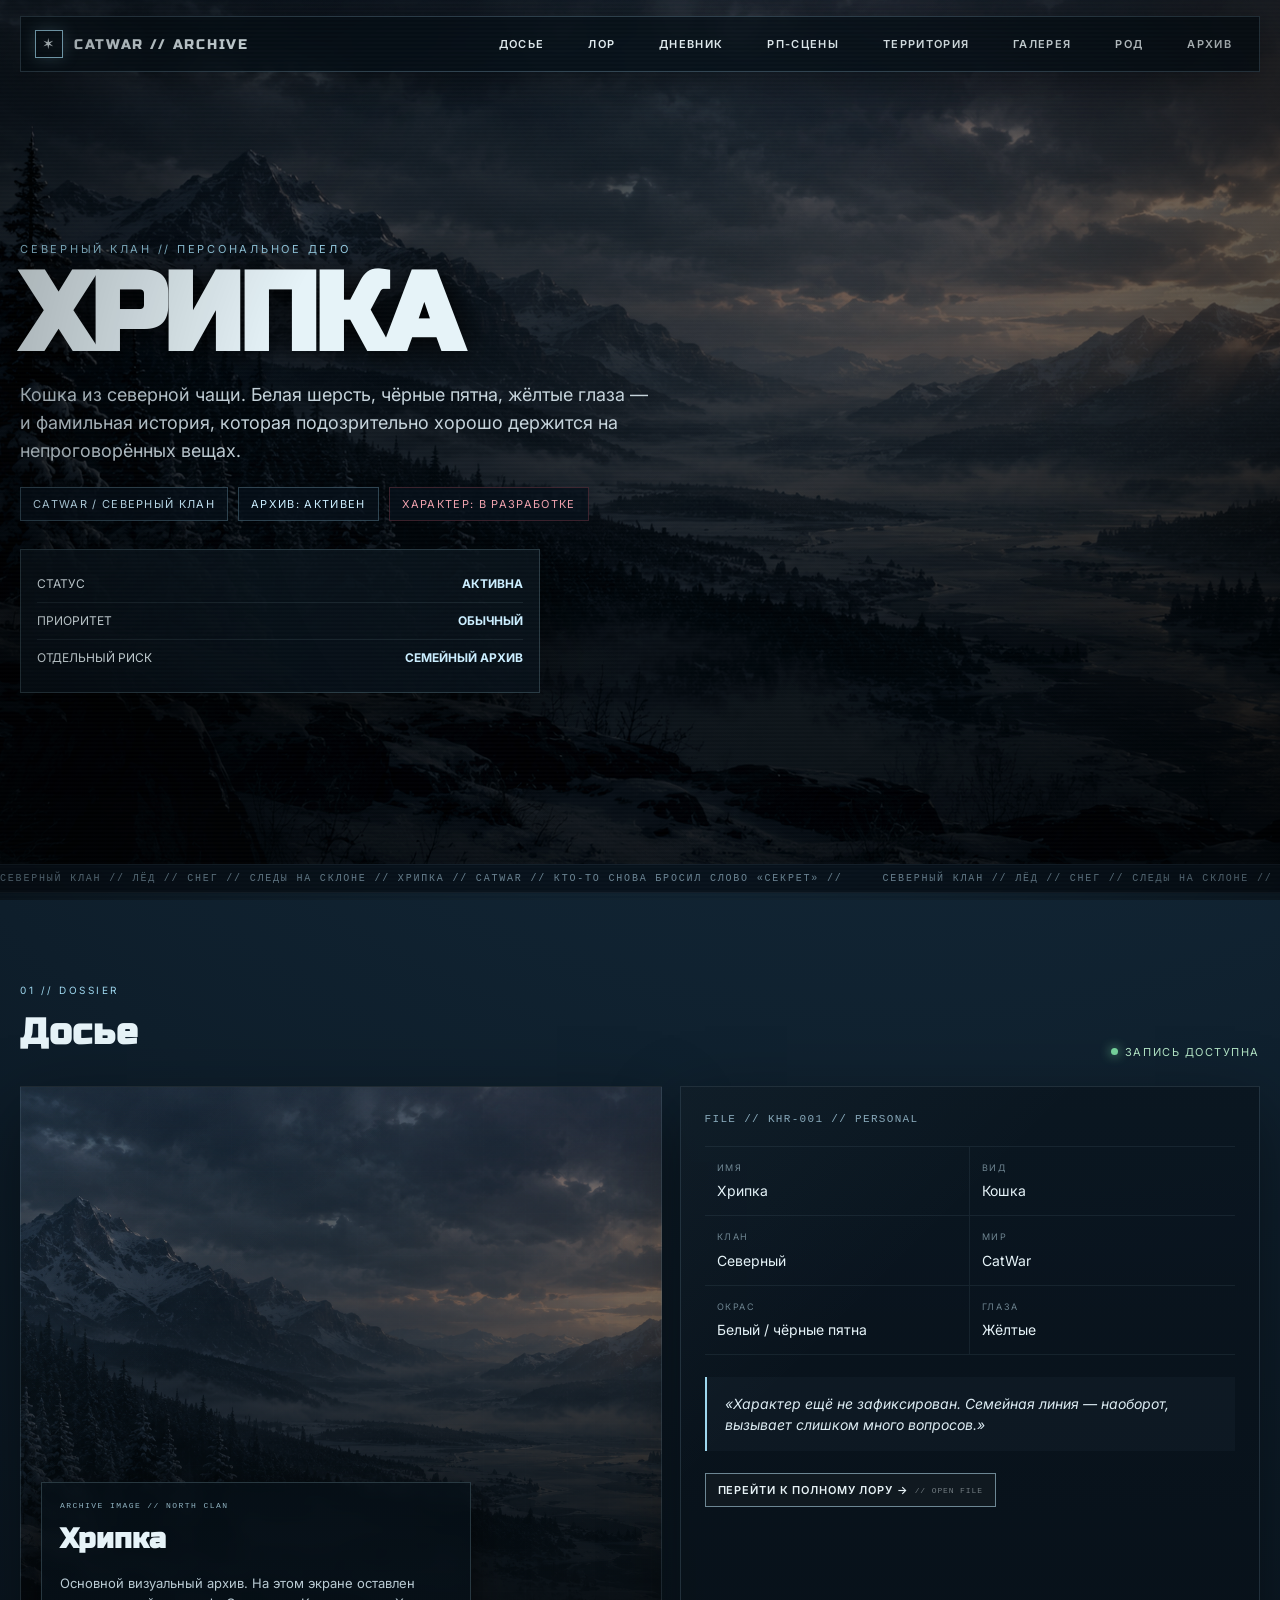
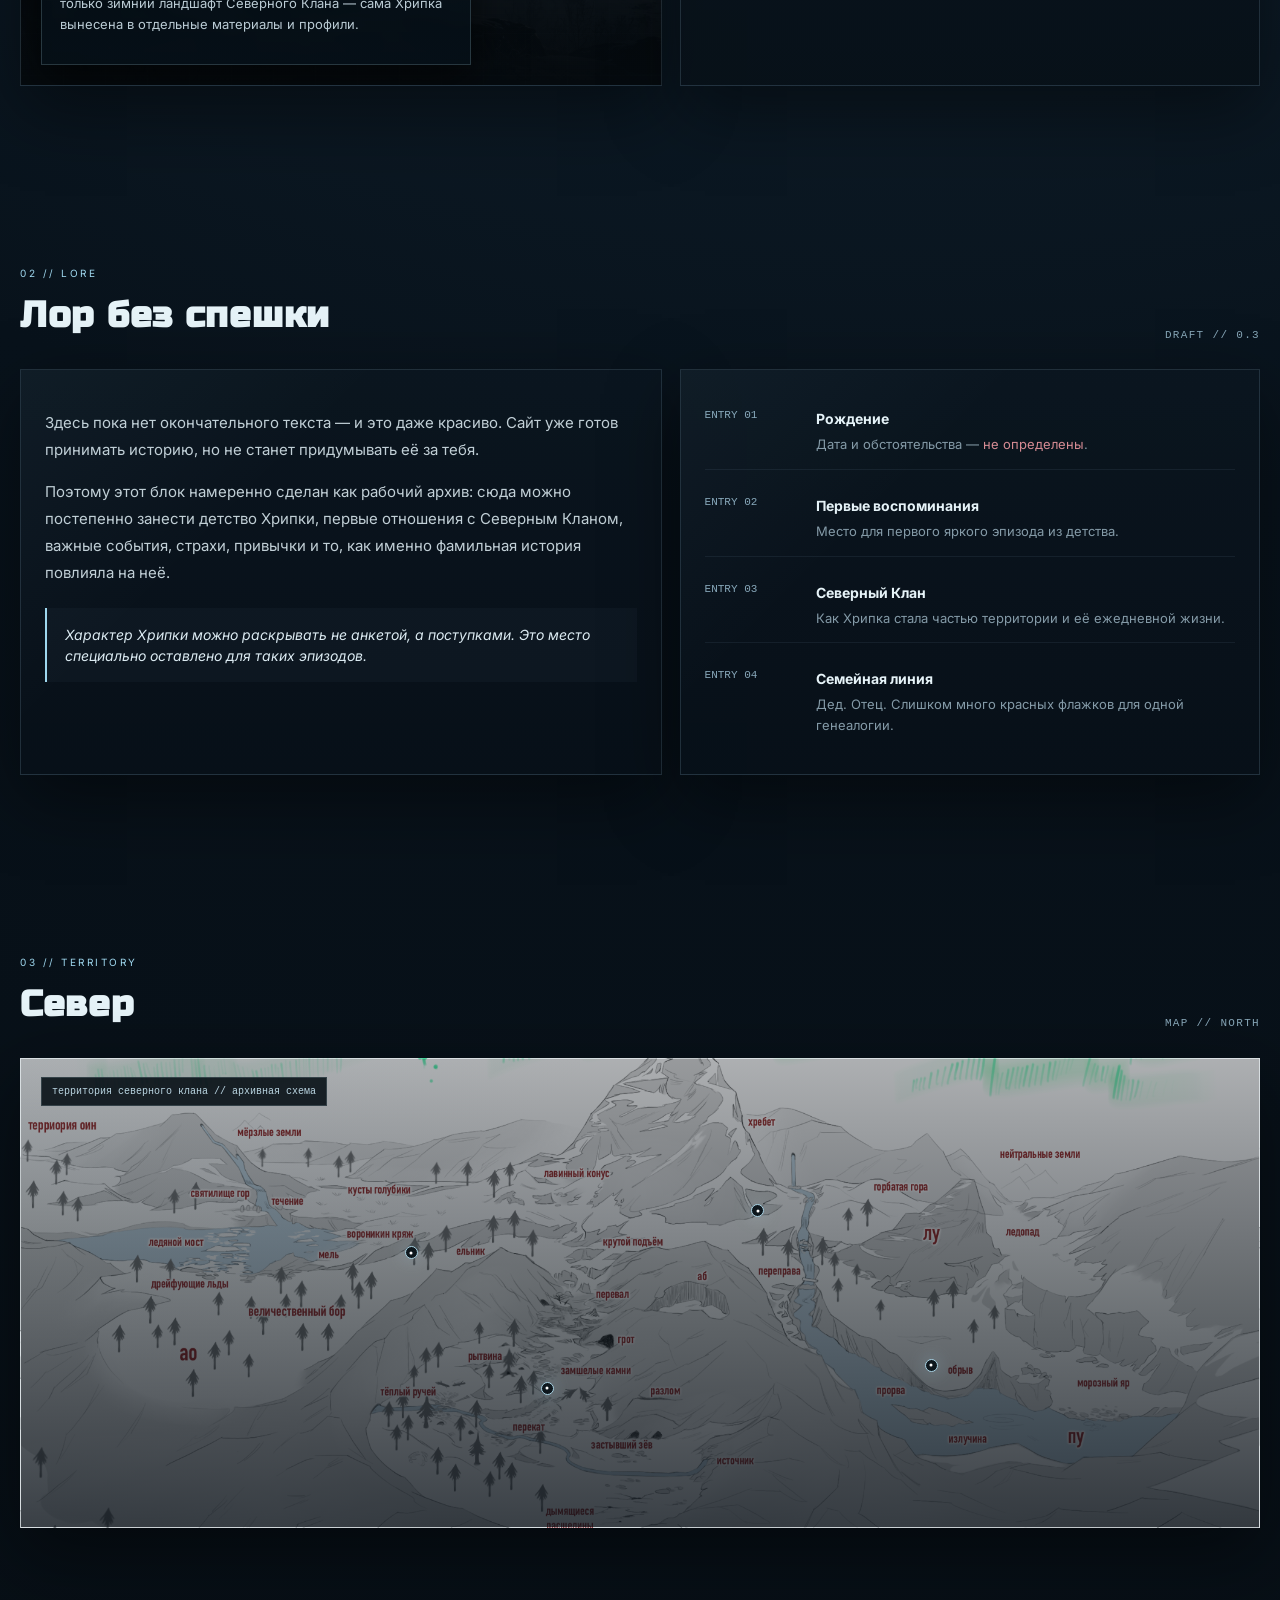
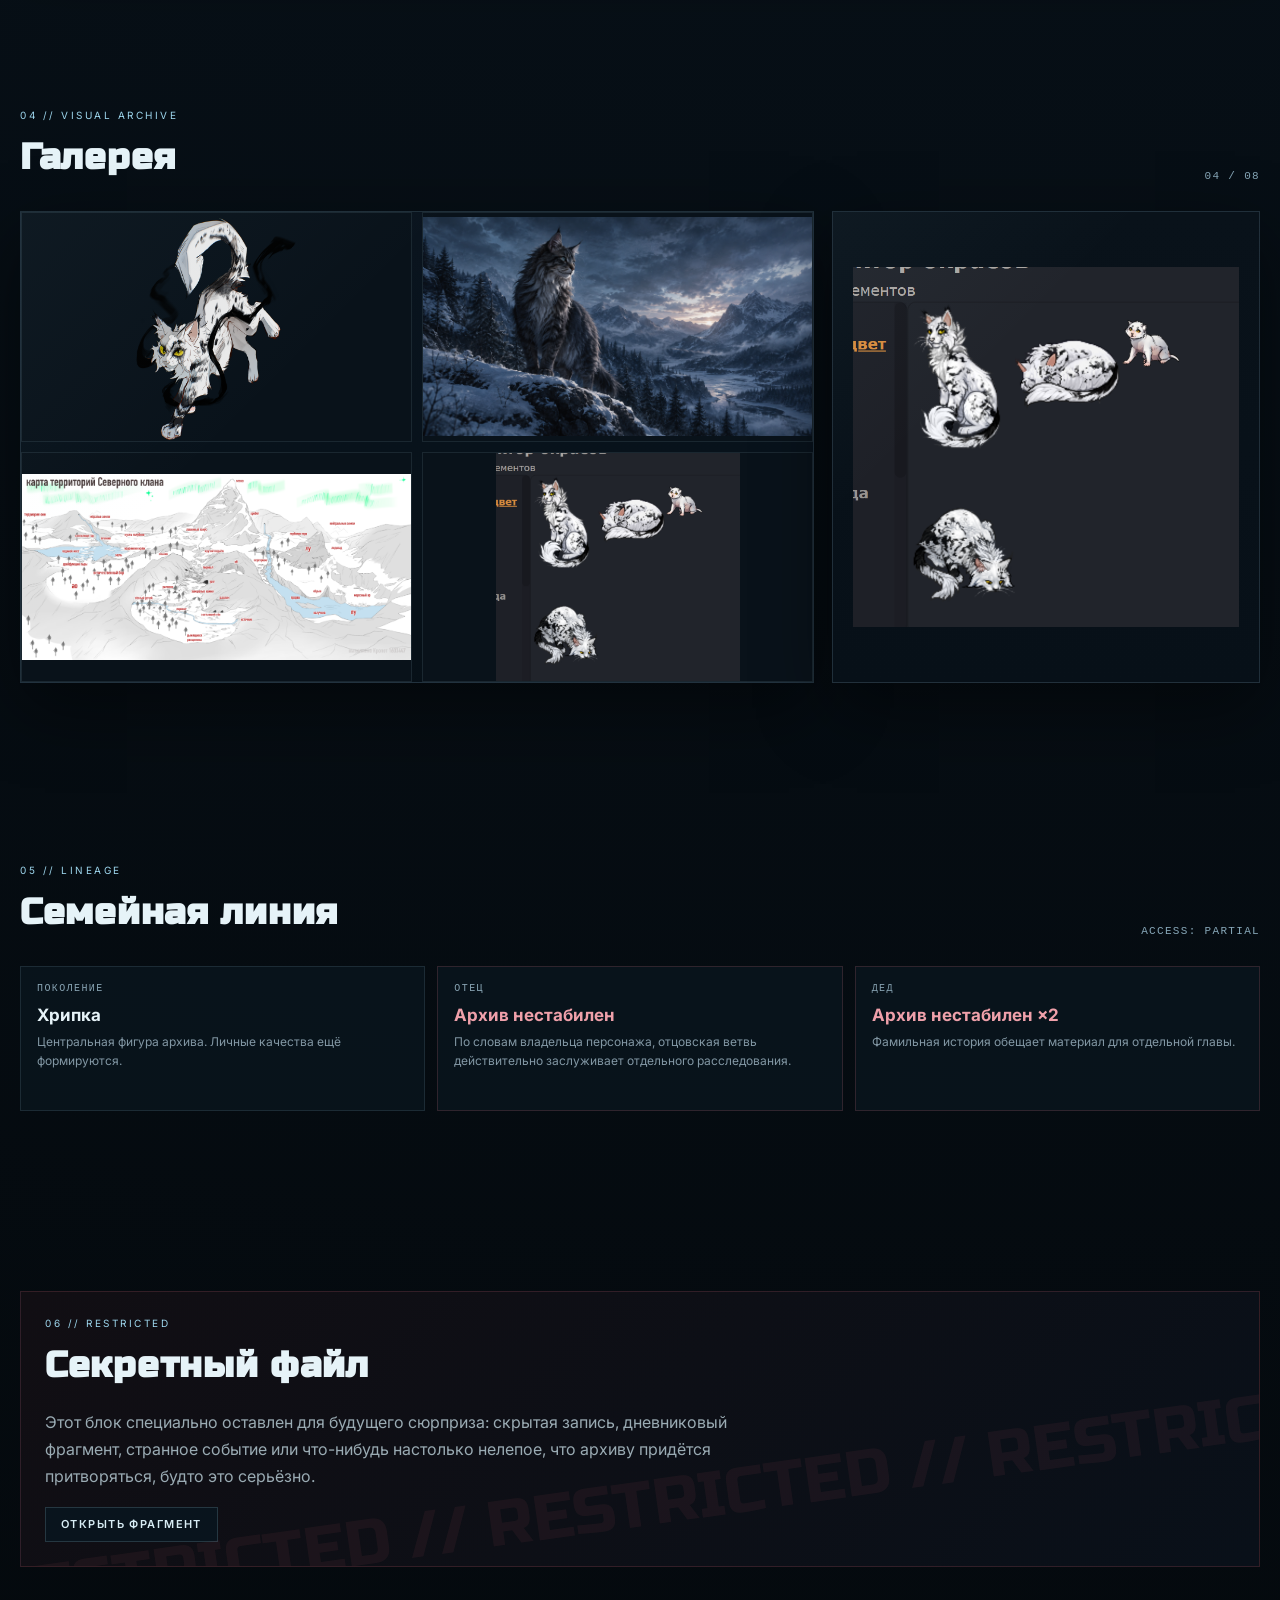
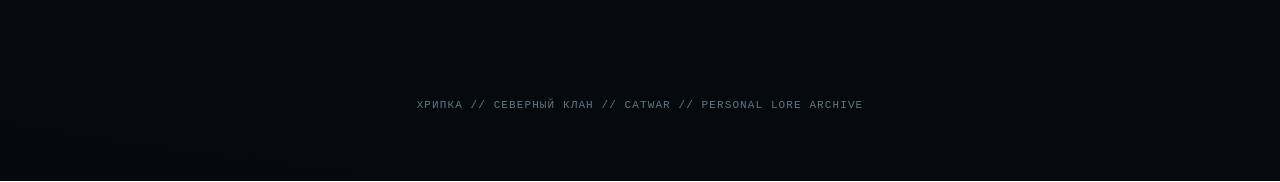
==== index.html @ b97df9c0 "Add files via upload" ====
<!doctype html>
<html lang="ru">
<head>
<meta charset="utf-8" />
<meta name="viewport" content="width=device-width,initial-scale=1" />
<title>Хрипка // Северный Клан — персональный архив</title>
<meta name="description" content="Персональный lore-архив Хрипки из Северного Клана, CatWar." />
<link rel="preconnect" href="https://fonts.googleapis.com">
<link rel="preconnect" href="https://fonts.gstatic.com" crossorigin>
<link href="https://fonts.googleapis.com/css2?family=Inter:wght@400;500;600;700&family=Russo+One&display=swap" rel="stylesheet">
<style>
:root{--bg:#071018;--panel:#0b1620dd;--panel2:#0f1e29e8;--line:#4f7086;--ice:#9ed7ee;--ice2:#cbeeff;--ink:#e6f3f8;--muted:#8ea6b5;--warn:#e4bd72;--red:#cd6674;--shadow:0 25px 70px rgba(0,0,0,.45)}
*{box-sizing:border-box}html{scroll-behavior:smooth}body{margin:0;background:radial-gradient(circle at 70% 0%,#173043 0,#08121b 42%,#04090d 100%);color:var(--ink);font-family:Inter,system-ui,sans-serif;overflow-x:hidden}
body:before{content:"";position:fixed;inset:0;pointer-events:none;z-index:20;opacity:.11;background:repeating-linear-gradient(to bottom,transparent 0 2px,rgba(255,255,255,.18) 3px,transparent 4px);mix-blend-mode:screen}
body:after{content:"";position:fixed;inset:0;pointer-events:none;z-index:21;background:radial-gradient(circle at center,transparent 48%,rgba(0,0,0,.38) 100%)}
a{color:inherit;text-decoration:none}.wrap{width:min(1240px,calc(100% - 36px));margin:auto}
.topbar{position:fixed;top:16px;left:0;right:0;z-index:15}.topbar-inner{display:flex;justify-content:space-between;align-items:center;padding:11px 14px;border:1px solid #55708288;background:#061018c9;backdrop-filter:blur(10px);box-shadow:0 10px 35px #0005}.brand{display:flex;gap:11px;align-items:center;font-family:"Russo One",sans-serif;letter-spacing:.12em;font-size:14px}.brand-mark{width:28px;height:28px;border:1px solid var(--ice);display:grid;place-items:center;box-shadow:0 0 16px #9ed7ee44}.brand-mark:before{content:"✶";font-size:15px}.nav{display:flex;gap:18px;font-size:12px;color:var(--muted);text-transform:uppercase;letter-spacing:.12em}.nav a{padding:5px 0;border-bottom:1px solid transparent}.nav a:hover{color:var(--ice2);border-color:var(--ice)}
.hero{min-height:96vh;position:relative;display:grid;align-items:end;overflow:hidden}.hero-bg{position:absolute;inset:0;background-image:linear-gradient(180deg,rgba(4,10,14,.1),rgba(4,10,14,.76) 74%),url('assets/north-bg-clean.png');background-size:cover;background-position:center 42%;filter:saturate(.74) contrast(1.08);transform:scale(1.03)}.hero-glass{position:absolute;inset:0;background:linear-gradient(110deg,rgba(4,9,13,.25) 0 34%,transparent 56%,rgba(3,8,12,.28) 100%)}.hero-content{position:relative;z-index:2;padding:140px 0 70px}.kicker{color:var(--ice);font-size:11px;text-transform:uppercase;letter-spacing:.25em}.hero h1{font-family:"Russo One",sans-serif;font-size:clamp(48px,9vw,110px);line-height:.85;margin:12px 0 18px;letter-spacing:-.04em;text-shadow:0 0 30px #000}.hero-sub{max-width:640px;color:#c5d3db;font-size:18px;line-height:1.55}.hero-line{display:flex;flex-wrap:wrap;gap:10px;margin-top:22px}.chip{padding:8px 12px;border:1px solid #80afc455;background:#07111ad1;color:var(--ice2);font-size:11px;text-transform:uppercase;letter-spacing:.12em}.chip.red{color:#f0a2ae;border-color:#c6536444}.hero-card{margin-top:28px;width:min(520px,100%);padding:16px;border:1px solid #88aebb42;background:linear-gradient(180deg,#0a141cdd,#071018ee);box-shadow:var(--shadow)}.hero-card .row{display:flex;justify-content:space-between;gap:15px;padding:9px 0;border-bottom:1px solid #7b95a822;font-size:12px}.hero-card .row:last-child{border-bottom:0}.hero-card b{color:var(--ice2)}
.section{padding:90px 0;position:relative}.section-head{display:flex;justify-content:space-between;align-items:end;gap:20px;margin-bottom:26px}.eyebrow{font-size:10px;letter-spacing:.25em;text-transform:uppercase;color:var(--ice)}h2{margin:8px 0 0;font-family:"Russo One";font-size:36px;letter-spacing:.02em}.lead{max-width:620px;color:var(--muted);line-height:1.7;font-size:15px}.grid{display:grid;grid-template-columns:1.05fr .95fr;gap:18px}.panel{border:1px solid #66839844;background:linear-gradient(180deg,#0a151fe9,#071018ed);box-shadow:var(--shadow);position:relative;overflow:hidden}.panel:before{content:"";position:absolute;inset:0;background:linear-gradient(135deg,#9ed7ee0a,transparent 35%,#fff0)}.panel-pad{padding:24px}.file-id{font-family:monospace;color:#87a7b8;font-size:11px;letter-spacing:.12em}.facts{display:grid;grid-template-columns:repeat(2,1fr);gap:0;border-top:1px solid #7590a31f;margin-top:18px}.fact{padding:14px 12px;border-right:1px solid #7590a31f;border-bottom:1px solid #7590a31f}.fact:nth-child(2n){border-right:0}.fact .l{font-size:9px;text-transform:uppercase;letter-spacing:.18em;color:#6e8490}.fact .v{margin-top:6px;font-size:14px}.story p{color:#c1cfd6;line-height:1.8;font-size:15px}.quote{margin:22px 0 0;padding:16px 18px;border-left:2px solid var(--ice);background:#9ed7ee08;color:#dcebf2;font-size:14px;font-style:italic}.status{display:inline-flex;align-items:center;gap:7px;color:#b4e6c7;font-size:11px;text-transform:uppercase;letter-spacing:.14em}.dot{width:7px;height:7px;border-radius:50%;background:#76d39c;box-shadow:0 0 11px #76d39c}
.character-panel{min-height:600px;isolation:isolate;display:flex;flex-direction:column;justify-content:flex-end;padding:20px;background:linear-gradient(180deg,rgba(4,9,13,.08),rgba(4,10,14,.82) 72%,#050a0e),url('assets/north-bg-clean.png') center/cover no-repeat;position:relative}.char-stage{display:none}.character-panel .caption{position:relative;z-index:2;padding:18px 18px 16px;border:1px solid #9bc2cf3a;background:linear-gradient(180deg,#061018aa,#061018df);backdrop-filter:blur(6px);box-shadow:0 16px 40px #0009}.character-panel .caption:before{content:'ARCHIVE IMAGE // NORTH CLAN';display:block;margin-bottom:8px;color:#90b3c1;font:8px monospace;letter-spacing:.18em}.character-panel .caption h3{font-family:"Russo One";font-size:28px;margin:0 0 8px}.character-panel .caption p{color:#bacbd4;line-height:1.6;font-size:13px}.character-panel:after{content:"";position:absolute;inset:0;z-index:0;pointer-events:none;background:linear-gradient(90deg,#9ed7ee08 1px,transparent 1px),linear-gradient(#9ed7ee08 1px,transparent 1px);background-size:42px 42px;opacity:.24}.character-panel .caption{position:relative;z-index:2;z-index:2;max-width:430px}.character-panel .caption h3{font-family:"Russo One";font-size:28px;margin:0 0 8px}.character-panel .caption p{color:#bacbd4;line-height:1.6;font-size:13px}
.timeline{display:grid;gap:11px}.event{display:grid;grid-template-columns:95px 1fr;gap:16px;padding:14px 0;border-bottom:1px solid #7590a31d}.event:last-child{border-bottom:0}.event .date{font:11px/1.4 monospace;color:#88a8ba}.event h3{margin:0 0 5px;font-size:14px}.event p{margin:0;color:#849aa7;font-size:13px;line-height:1.6}.redact{color:#d58b93}
.map{min-height:470px;background:#09131bd9 url('assets/north-map-official.png') center/cover;position:relative;filter:saturate(.74)}.map:after{content:"";position:absolute;inset:0;background:linear-gradient(180deg,#06101a55,#06101acc)}.map-note{position:absolute;z-index:2;left:20px;top:18px;padding:8px 10px;border:1px solid #7ea0ae44;background:#06111ae6;font:10px monospace;color:#b2d7e7}.pins{position:absolute;inset:0;z-index:2}.pin{position:absolute;width:13px;height:13px;border:1px solid var(--ice);border-radius:50%;box-shadow:0 0 18px #9ed7ee66;background:#0b1820}.pin:after{content:"";position:absolute;left:50%;top:50%;width:3px;height:3px;background:#fff;border-radius:50%;transform:translate(-50%,-50%)}.pin[data-label]:hover:before{content:attr(data-label);position:absolute;left:17px;top:-7px;white-space:nowrap;padding:6px 8px;background:#06111af2;border:1px solid #7ca2b444;font-size:9px;color:#d9eef7}
.gallery{display:grid;grid-template-columns:1.3fr .7fr;gap:18px}.art{display:grid;grid-template-columns:1fr 1fr;gap:10px}.art img{width:100%;height:230px;object-fit:contain;background:#09121a;border:1px solid #6e8a972d}.model{display:grid;place-items:center;background:linear-gradient(180deg,#09121a,#071018)}.model img{width:100%;max-height:510px;object-fit:contain;padding:20px}
.family{display:grid;grid-template-columns:1fr 1fr 1fr;gap:12px}.person{padding:16px;border:1px solid #708c9b33;background:#09141dd9;min-height:145px}.person .role{font:10px monospace;color:#88a4b3;text-transform:uppercase;letter-spacing:.14em}.person h3{margin:9px 0 5px;font-size:17px}.person p{margin:0;color:#8297a4;font-size:12px;line-height:1.55}.person.red{border-color:#a2586440}.person.red h3{color:#efa0aa}
.secret{padding:24px;border:1px solid #a14b5940;background:linear-gradient(135deg,#110e13,#091019);position:relative;overflow:hidden}.secret:after{content:"RESTRICTED // RESTRICTED // RESTRICTED";position:absolute;inset:auto -40px 12px;transform:rotate(-8deg);color:#d45d6c12;font-size:64px;font-family:"Russo One";white-space:nowrap}.secret p{max-width:720px;color:#9aabb3;line-height:1.7}.secret button,.btn{border:1px solid #7396a644;background:#09141d;color:#d8edf5;padding:11px 15px;font:11px monospace;text-transform:uppercase;letter-spacing:.13em;cursor:pointer}.secret button:hover,.btn:hover{background:#0d1c27;border-color:#92bbce88}
footer{padding:42px 0 70px;color:#637784;font:11px monospace;text-align:center;letter-spacing:.1em}.marquee{overflow:hidden;border-top:1px solid #6e899622;border-bottom:1px solid #6e899622;background:#071018cc;color:#718c9c;font:10px monospace;text-transform:uppercase;letter-spacing:.18em}.marquee-track{display:inline-flex;white-space:nowrap;animation:scroll 22s linear infinite;padding:8px 0}.marquee span{margin-right:40px}@keyframes scroll{from{transform:translateX(0)}to{transform:translateX(-50%)}}.reveal{opacity:0;transform:translateY(18px);transition:opacity .8s ease,transform .8s ease}.reveal.in{opacity:1;transform:none}
@media(max-width:900px){.nav{display:none}.grid,.gallery{grid-template-columns:1fr}.character-panel{min-height:500px}.char-stage img{height:70vh}.family{grid-template-columns:1fr}.hero-content{padding-bottom:55px}}
@media(max-width:560px){.wrap{width:min(100% - 22px,1240px)}.section{padding:65px 0}.facts{grid-template-columns:1fr}.fact{border-right:0}.hero h1{font-size:58px}.character-panel{min-height:440px}.char-stage img{height:58vh}.art img{height:180px}.timeline .event{grid-template-columns:1fr}}
.lore-link{display:inline-flex;align-items:center;gap:8px;position:relative;z-index:4;pointer-events:auto}.lore-link:after{content:"↗";opacity:.55}.lore-link:hover:after{opacity:1}
</style>
<style>.lore-link{position:relative;z-index:50;pointer-events:auto;cursor:pointer}.lore-link:after{content:" // OPEN FILE";opacity:.45;font:8px monospace}</style><style id="FULL_LORE_HARDLINK">#openFullLore{position:relative;z-index:9999;pointer-events:auto}</style><script>document.addEventListener("DOMContentLoaded",function(){var a=document.getElementById("openFullLore");if(a){a.addEventListener("click",function(e){e.preventDefault();e.stopPropagation();window.location.assign(new URL("./lore.html",window.location.href).href);},{capture:true});}});</script><link rel="stylesheet" href="./assets/polish.css">
<script src="./assets/reader.js"></script>
</head>
<body>
<header class="topbar"><div class="wrap topbar-inner"><a class="brand" href="#top"><span class="brand-mark"></span>CATWAR // ARCHIVE</a><nav class="nav"><a href="#dossier">досье</a><a href="./lore.html">лор</a><a href="./diary.html">дневник</a><a href="./rp.html">рп-сцены</a><a href="#map">территория</a><a href="#gallery">галерея</a><a href="#family">род</a><a href="#secret">архив</a></nav></div></header>
<div class="hero" id="top"><div class="hero-bg"></div><div class="hero-glass"></div><div class="hero-content wrap"><div class="kicker">Северный Клан // персональное дело</div><h1>ХРИПКА</h1><div class="hero-sub">Кошка из северной чащи. Белая шерсть, чёрные пятна, жёлтые глаза — и фамильная история, которая подозрительно хорошо держится на непроговорённых вещах.</div><div class="hero-line"><span class="chip">CATWAR / СЕВЕРНЫЙ КЛАН</span><span class="chip">АРХИВ: АКТИВЕН</span><span class="chip red">ХАРАКТЕР: В РАЗРАБОТКЕ</span></div><div class="hero-card"><div class="row"><span>СТАТУС</span><b>АКТИВНА</b></div><div class="row"><span>ПРИОРИТЕТ</span><b>ОБЫЧНЫЙ</b></div><div class="row"><span>ОТДЕЛЬНЫЙ РИСК</span><b>СЕМЕЙНЫЙ АРХИВ</b></div></div></div></div>
<div class="marquee"><div class="marquee-track"><span>СЕВЕРНЫЙ КЛАН // ЛЁД // СНЕГ // СЛЕДЫ НА СКЛОНЕ // ХРИПКА // CATWAR // КТО-ТО СНОВА БРОСИЛ СЛОВО «СЕКРЕТ» // </span><span>СЕВЕРНЫЙ КЛАН // ЛЁД // СНЕГ // СЛЕДЫ НА СКЛОНЕ // ХРИПКА // CATWAR // КТО-ТО СНОВА БРОСИЛ СЛОВО «СЕКРЕТ» //</span></div></div>
<main>
<section class="section" id="dossier"><div class="wrap"><div class="section-head"><div><div class="eyebrow">01 // dossier</div><h2>Досье</h2></div><div class="status"><span class="dot"></span> запись доступна</div></div><div class="grid"><div class="panel character-panel reveal"><div class="char-stage" aria-hidden="true"></div><div class="caption"><h3>Хрипка</h3><p>Основной визуальный архив. На этом экране оставлен только зимний ландшафт Северного Клана — сама Хрипка вынесена в отдельные материалы и профили.</p></div></div><div class="panel panel-pad reveal"><div class="file-id">FILE // KHR-001 // PERSONAL</div><div class="facts"><div class="fact"><div class="l">Имя</div><div class="v">Хрипка</div></div><div class="fact"><div class="l">Вид</div><div class="v">Кошка</div></div><div class="fact"><div class="l">Клан</div><div class="v">Северный</div></div><div class="fact"><div class="l">Мир</div><div class="v">CatWar</div></div><div class="fact"><div class="l">Окрас</div><div class="v">Белый / чёрные пятна</div></div><div class="fact"><div class="l">Глаза</div><div class="v">Жёлтые</div></div></div><div class="quote">«Характер ещё не зафиксирован. Семейная линия — наоборот, вызывает слишком много вопросов.»</div><div style="margin-top:22px"><a class="btn lore-link" id="openFullLore" href="./lore.html" onclick="window.location.href='./lore.html'; return false;">перейти к полному лору →</a></div></div></div></div></section>
<section class="section" id="story"><div class="wrap"><div class="section-head"><div><div class="eyebrow">02 // lore</div><h2>Лор без спешки</h2></div><div class="file-id">DRAFT // 0.3</div></div><div class="grid"><div class="panel panel-pad story reveal"><p>Здесь пока нет окончательного текста — и это даже красиво. Сайт уже готов принимать историю, но не станет придумывать её за тебя.</p><p>Поэтому этот блок намеренно сделан как рабочий архив: сюда можно постепенно занести детство Хрипки, первые отношения с Северным Кланом, важные события, страхи, привычки и то, как именно фамильная история повлияла на неё.</p><div class="quote">Характер Хрипки можно раскрывать не анкетой, а поступками. Это место специально оставлено для таких эпизодов.</div></div><div class="panel panel-pad reveal"><div class="timeline"><div class="event"><div class="date">ENTRY 01</div><div><h3>Рождение</h3><p>Дата и обстоятельства — <span class="redact">не определены</span>.</p></div></div><div class="event"><div class="date">ENTRY 02</div><div><h3>Первые воспоминания</h3><p>Место для первого яркого эпизода из детства.</p></div></div><div class="event"><div class="date">ENTRY 03</div><div><h3>Северный Клан</h3><p>Как Хрипка стала частью территории и её ежедневной жизни.</p></div></div><div class="event"><div class="date">ENTRY 04</div><div><h3>Семейная линия</h3><p>Дед. Отец. Слишком много красных флажков для одной генеалогии.</p></div></div></div></div></div></div></section>
<section class="section" id="map"><div class="wrap"><div class="section-head"><div><div class="eyebrow">03 // territory</div><h2>Север</h2></div><div class="file-id">MAP // NORTH</div></div><div class="panel map reveal"><div class="map-note">территория северного клана // архивная схема</div><div class="pins"><span class="pin" style="left:31%;top:40%" data-label="лагерь"></span><span class="pin" style="left:59%;top:31%" data-label="ледяной мост"></span><span class="pin" style="left:73%;top:64%" data-label="озеро"></span><span class="pin" style="left:42%;top:69%" data-label="лесной склон"></span></div></div></div></section>
<section class="section" id="gallery"><div class="wrap"><div class="section-head"><div><div class="eyebrow">04 // visual archive</div><h2>Галерея</h2></div><div class="file-id">04 / 08</div></div><div class="gallery"><div class="panel art reveal"><img src="assets/khripka-art.png" alt="Хрипка — основная иллюстрация"><img src="assets/north-bg.png" alt="Северный пейзаж"><img src="assets/north-map-official.png" alt="Официальная карта территории Северного клана"><img src="assets/khripka-model.png" alt="Хрипка — модель из игры"></div><div class="panel model reveal"><img src="assets/khripka-model.png" alt="Модель Хрипки из игры"></div></div></div></section>
<section class="section" id="family"><div class="wrap"><div class="section-head"><div><div class="eyebrow">05 // lineage</div><h2>Семейная линия</h2></div><div class="file-id">ACCESS: PARTIAL</div></div><div class="family"><div class="person reveal"><div class="role">поколение</div><h3>Хрипка</h3><p>Центральная фигура архива. Личные качества ещё формируются.</p></div><div class="person red reveal"><div class="role">отец</div><h3>Архив нестабилен</h3><p>По словам владельца персонажа, отцовская ветвь действительно заслуживает отдельного расследования.</p></div><div class="person red reveal"><div class="role">дед</div><h3>Архив нестабилен ×2</h3><p>Фамильная история обещает материал для отдельной главы.</p></div></div></div></section>
<section class="section" id="secret"><div class="wrap"><div class="secret reveal"><div class="eyebrow">06 // restricted</div><h2 style="margin-bottom:10px">Секретный файл</h2><p>Этот блок специально оставлен для будущего сюрприза: скрытая запись, дневниковый фрагмент, странное событие или что-нибудь настолько нелепое, что архиву придётся притворяться, будто это серьёзно.</p><button id="unlock">открыть фрагмент</button><div id="secretText" style="display:none;margin-top:16px;color:#e5a3ac;font:12px monospace">[ ACCESS GRANTED ]<br>Она что-то знает. Или просто очень убедительно делает вид.</div></div></div></section>
</main>
<footer>ХРИПКА // СЕВЕРНЫЙ КЛАН // CATWAR // PERSONAL LORE ARCHIVE</footer>
<script>
const els=[...document.querySelectorAll('.reveal')];const io=new IntersectionObserver(es=>es.forEach(e=>{if(e.isIntersecting){e.target.classList.add('in');io.unobserve(e.target)}}),{threshold:.12});els.forEach(e=>io.observe(e));
document.getElementById('unlock').addEventListener('click',()=>{const t=document.getElementById('secretText');t.style.display=t.style.display==='none'?'block':'none'});
const bg=document.querySelector('.hero-bg');window.addEventListener('mousemove',e=>{const x=(e.clientX/innerWidth-.5)*6,y=(e.clientY/innerHeight-.5)*4;bg.style.transform=`scale(1.05) translate(${x}px,${y}px)`},{passive:true});
</script>
</body></html>
---- assets/polish.css ----
/* Shared finish: stable type, even controls, reader lock */
html{scroll-behavior:smooth;-webkit-font-smoothing:antialiased;text-rendering:optimizeLegibility}
body{font-family:Inter,system-ui,sans-serif;line-height:1.5}
button,.btn,.mini-btn,.tool,.editor-bar button,.nav a{
  box-sizing:border-box;
  min-height:34px;
  padding:0 12px;
  display:inline-flex;
  align-items:center;
  justify-content:center;
  gap:6px;
  border:1px solid #6d8794;
  background:#101920;
  color:#e7f2f6;
  font:600 11px/1 Inter,system-ui,sans-serif !important;
  letter-spacing:.08em;
  text-transform:uppercase;
  border-radius:0;
  cursor:pointer;
  text-decoration:none;
  vertical-align:middle;
}
.nav a{border-color:transparent;background:transparent;min-height:32px;letter-spacing:.12em}
button:hover,.btn:hover,.mini-btn:hover,.tool:hover,.editor-bar button:hover{border-color:#d5e4ea;color:#fff}
.btn.primary,.tool.primary{background:#1c303a;border-color:#8eb0be}
.editor-bar{display:flex;align-items:center;gap:8px;padding:8px}
.editor-bar button,.modal-actions .mini-btn{min-width:108px}
html.reader .editor-bar,
html.reader #editFamilyMode,
html.reader #editRelationMode,
html.reader #addFamily,
html.reader #addRelation,
html.reader #addRelationNode,
html.reader #familyArrange,
html.reader #relationArrange,
html.reader .toolbar,
html.reader .modebar,
html.reader #editor,
html.reader #bbInput,
html.reader #saveEntry,
html.reader #cancelEdit,
html.reader .subtools,
html.reader #sceneEditor,
html.reader .composer,
html.reader [data-edit],
html.reader [data-del],
html.reader .cast-remove,
html.reader .totem-import-row,
html.reader #clearTotems,
html.reader #modalDelete,
html.reader #modalSave{display:none !important}
html.reader [contenteditable="true"]{caret-color:transparent}
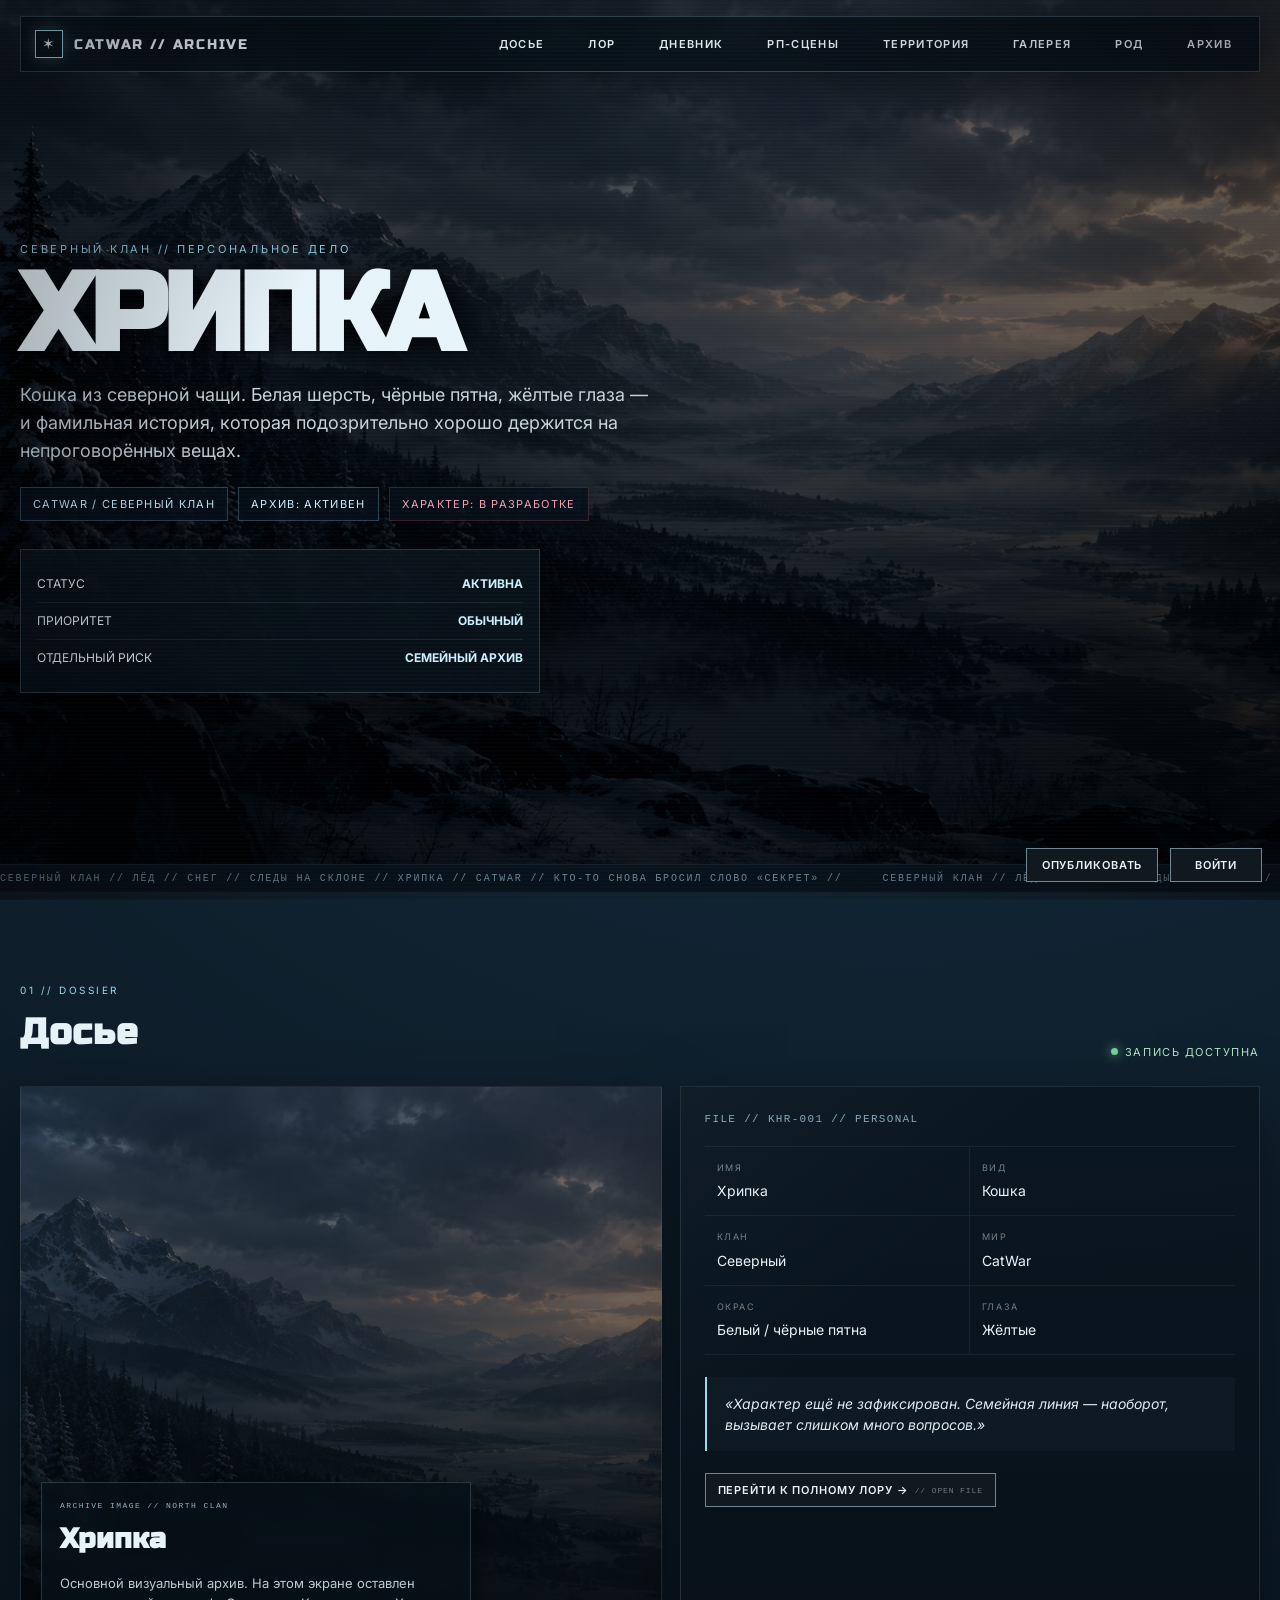
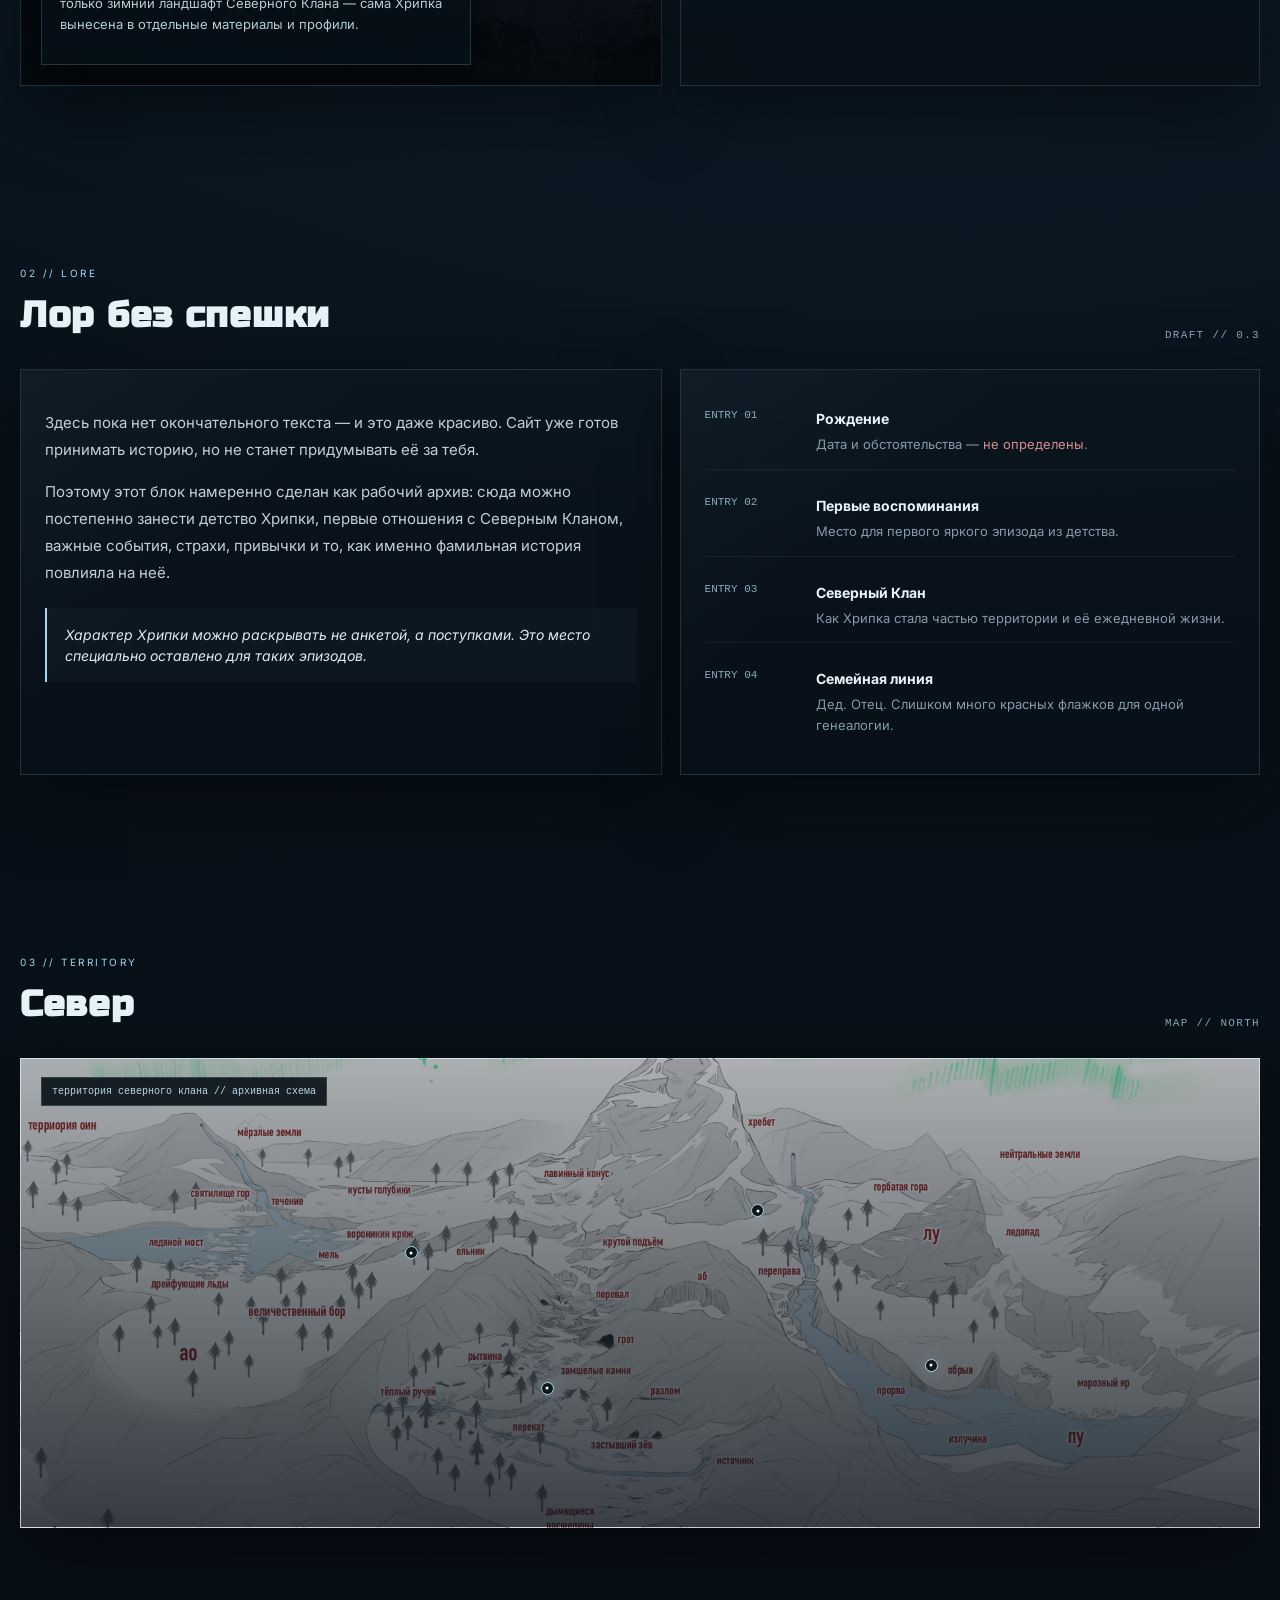
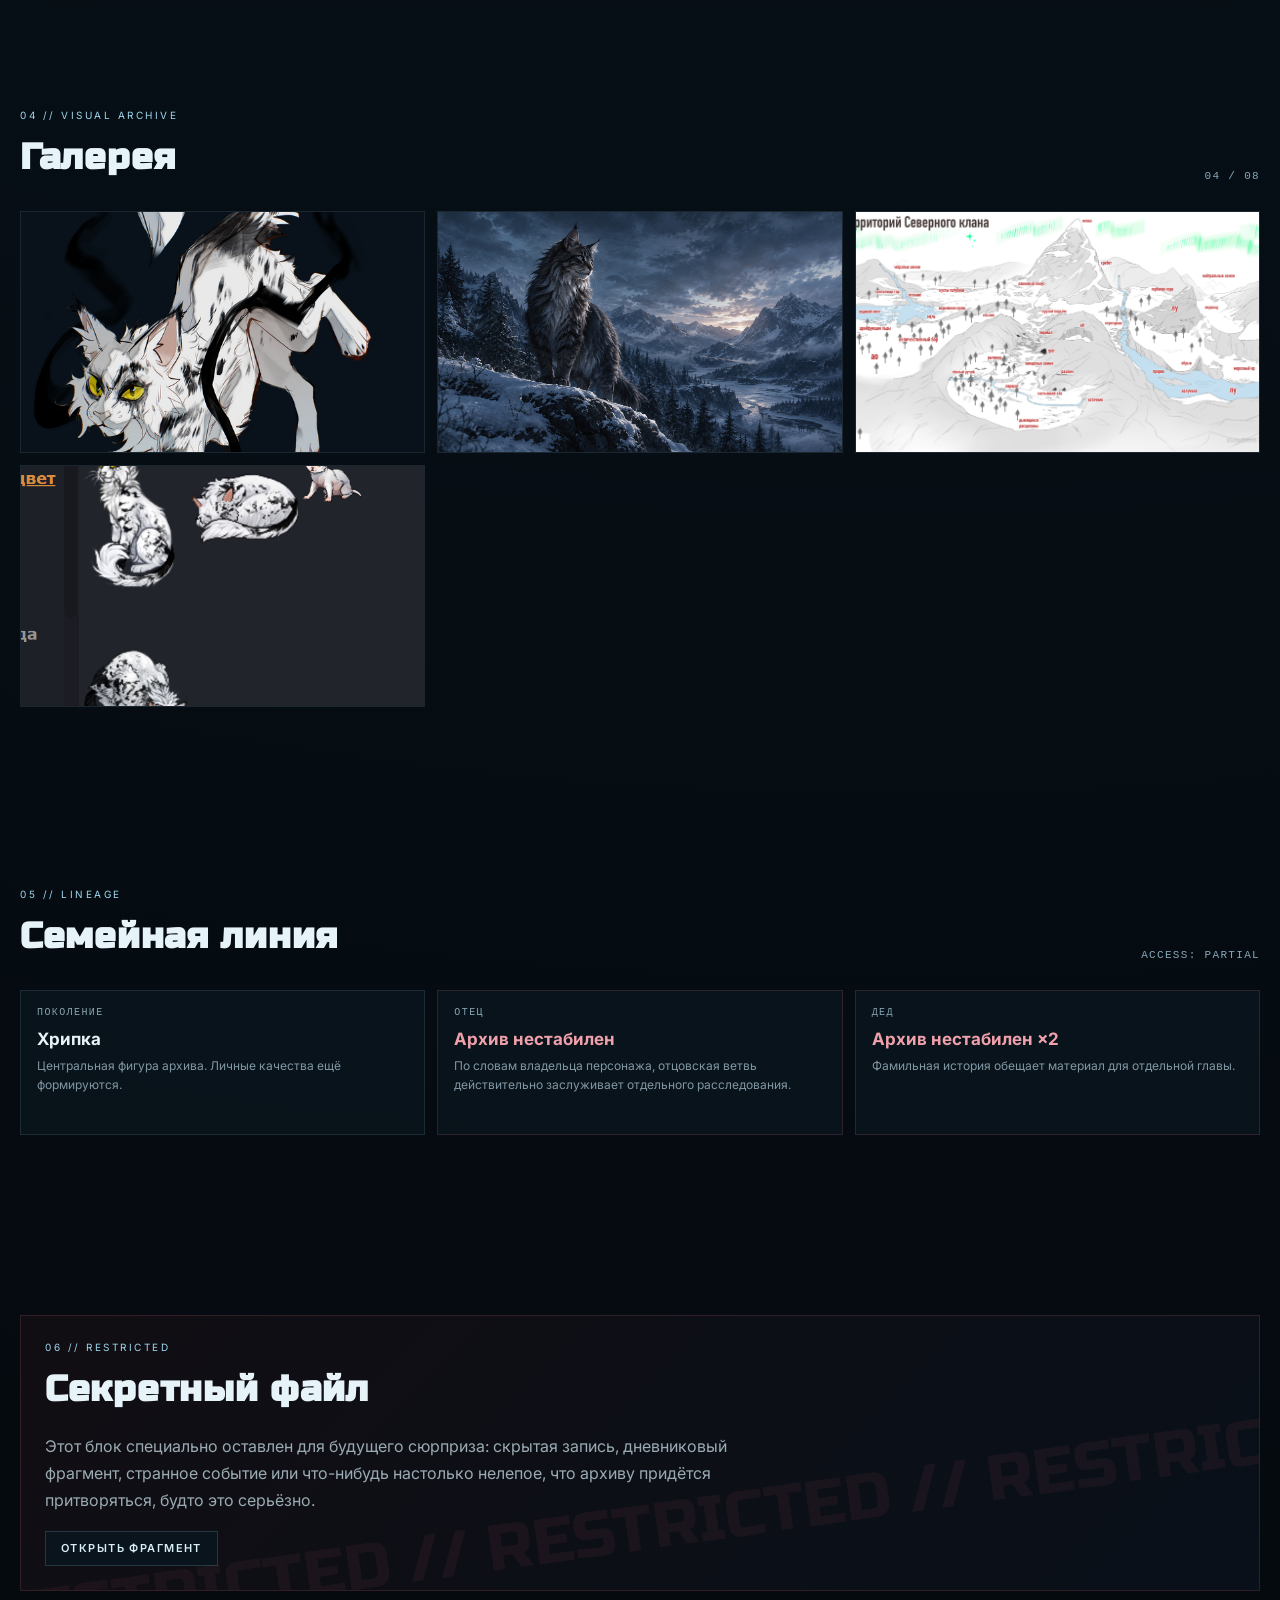
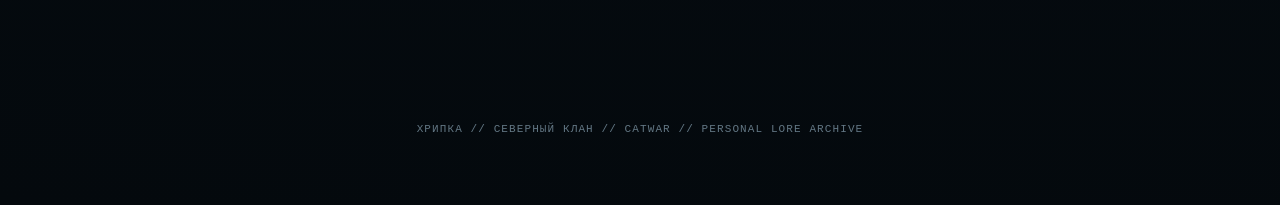
==== commit a42bc8a2: "чета по сайтику мяу мяу" ====
--- a/index.html
+++ b/index.html
@@ -30,6 +30,7 @@
 </style>
 <style>.lore-link{position:relative;z-index:50;pointer-events:auto;cursor:pointer}.lore-link:after{content:" // OPEN FILE";opacity:.45;font:8px monospace}</style><style id="FULL_LORE_HARDLINK">#openFullLore{position:relative;z-index:9999;pointer-events:auto}</style><script>document.addEventListener("DOMContentLoaded",function(){var a=document.getElementById("openFullLore");if(a){a.addEventListener("click",function(e){e.preventDefault();e.stopPropagation();window.location.assign(new URL("./lore.html",window.location.href).href);},{capture:true});}});</script><link rel="stylesheet" href="./assets/polish.css">
 <script src="./assets/reader.js"></script>
+<script src="./assets/studio.js"></script>
 </head>
 <body>
 <header class="topbar"><div class="wrap topbar-inner"><a class="brand" href="#top"><span class="brand-mark"></span>CATWAR // ARCHIVE</a><nav class="nav"><a href="#dossier">досье</a><a href="./lore.html">лор</a><a href="./diary.html">дневник</a><a href="./rp.html">рп-сцены</a><a href="#map">территория</a><a href="#gallery">галерея</a><a href="#family">род</a><a href="#secret">архив</a></nav></div></header>
@@ -39,7 +40,7 @@
 <section class="section" id="dossier"><div class="wrap"><div class="section-head"><div><div class="eyebrow">01 // dossier</div><h2>Досье</h2></div><div class="status"><span class="dot"></span> запись доступна</div></div><div class="grid"><div class="panel character-panel reveal"><div class="char-stage" aria-hidden="true"></div><div class="caption"><h3>Хрипка</h3><p>Основной визуальный архив. На этом экране оставлен только зимний ландшафт Северного Клана — сама Хрипка вынесена в отдельные материалы и профили.</p></div></div><div class="panel panel-pad reveal"><div class="file-id">FILE // KHR-001 // PERSONAL</div><div class="facts"><div class="fact"><div class="l">Имя</div><div class="v">Хрипка</div></div><div class="fact"><div class="l">Вид</div><div class="v">Кошка</div></div><div class="fact"><div class="l">Клан</div><div class="v">Северный</div></div><div class="fact"><div class="l">Мир</div><div class="v">CatWar</div></div><div class="fact"><div class="l">Окрас</div><div class="v">Белый / чёрные пятна</div></div><div class="fact"><div class="l">Глаза</div><div class="v">Жёлтые</div></div></div><div class="quote">«Характер ещё не зафиксирован. Семейная линия — наоборот, вызывает слишком много вопросов.»</div><div style="margin-top:22px"><a class="btn lore-link" id="openFullLore" href="./lore.html" onclick="window.location.href='./lore.html'; return false;">перейти к полному лору →</a></div></div></div></div></section>
 <section class="section" id="story"><div class="wrap"><div class="section-head"><div><div class="eyebrow">02 // lore</div><h2>Лор без спешки</h2></div><div class="file-id">DRAFT // 0.3</div></div><div class="grid"><div class="panel panel-pad story reveal"><p>Здесь пока нет окончательного текста — и это даже красиво. Сайт уже готов принимать историю, но не станет придумывать её за тебя.</p><p>Поэтому этот блок намеренно сделан как рабочий архив: сюда можно постепенно занести детство Хрипки, первые отношения с Северным Кланом, важные события, страхи, привычки и то, как именно фамильная история повлияла на неё.</p><div class="quote">Характер Хрипки можно раскрывать не анкетой, а поступками. Это место специально оставлено для таких эпизодов.</div></div><div class="panel panel-pad reveal"><div class="timeline"><div class="event"><div class="date">ENTRY 01</div><div><h3>Рождение</h3><p>Дата и обстоятельства — <span class="redact">не определены</span>.</p></div></div><div class="event"><div class="date">ENTRY 02</div><div><h3>Первые воспоминания</h3><p>Место для первого яркого эпизода из детства.</p></div></div><div class="event"><div class="date">ENTRY 03</div><div><h3>Северный Клан</h3><p>Как Хрипка стала частью территории и её ежедневной жизни.</p></div></div><div class="event"><div class="date">ENTRY 04</div><div><h3>Семейная линия</h3><p>Дед. Отец. Слишком много красных флажков для одной генеалогии.</p></div></div></div></div></div></div></section>
 <section class="section" id="map"><div class="wrap"><div class="section-head"><div><div class="eyebrow">03 // territory</div><h2>Север</h2></div><div class="file-id">MAP // NORTH</div></div><div class="panel map reveal"><div class="map-note">территория северного клана // архивная схема</div><div class="pins"><span class="pin" style="left:31%;top:40%" data-label="лагерь"></span><span class="pin" style="left:59%;top:31%" data-label="ледяной мост"></span><span class="pin" style="left:73%;top:64%" data-label="озеро"></span><span class="pin" style="left:42%;top:69%" data-label="лесной склон"></span></div></div></div></section>
-<section class="section" id="gallery"><div class="wrap"><div class="section-head"><div><div class="eyebrow">04 // visual archive</div><h2>Галерея</h2></div><div class="file-id">04 / 08</div></div><div class="gallery"><div class="panel art reveal"><img src="assets/khripka-art.png" alt="Хрипка — основная иллюстрация"><img src="assets/north-bg.png" alt="Северный пейзаж"><img src="assets/north-map-official.png" alt="Официальная карта территории Северного клана"><img src="assets/khripka-model.png" alt="Хрипка — модель из игры"></div><div class="panel model reveal"><img src="assets/khripka-model.png" alt="Модель Хрипки из игры"></div></div></div></section>
+<section class="section" id="gallery"><div class="wrap"><div class="section-head"><div><div class="eyebrow">04 // visual archive</div><h2>Галерея</h2></div><div class="file-id">04 / 08</div></div><div class="gallery-tools owner-only"><button type="button" id="galleryAdd">добавить кадр</button><input id="galleryFile" type="file" accept="image/*" multiple hidden></div><div class="gallery-grid" id="galleryGrid"></div></div></section>
 <section class="section" id="family"><div class="wrap"><div class="section-head"><div><div class="eyebrow">05 // lineage</div><h2>Семейная линия</h2></div><div class="file-id">ACCESS: PARTIAL</div></div><div class="family"><div class="person reveal"><div class="role">поколение</div><h3>Хрипка</h3><p>Центральная фигура архива. Личные качества ещё формируются.</p></div><div class="person red reveal"><div class="role">отец</div><h3>Архив нестабилен</h3><p>По словам владельца персонажа, отцовская ветвь действительно заслуживает отдельного расследования.</p></div><div class="person red reveal"><div class="role">дед</div><h3>Архив нестабилен ×2</h3><p>Фамильная история обещает материал для отдельной главы.</p></div></div></div></section>
 <section class="section" id="secret"><div class="wrap"><div class="secret reveal"><div class="eyebrow">06 // restricted</div><h2 style="margin-bottom:10px">Секретный файл</h2><p>Этот блок специально оставлен для будущего сюрприза: скрытая запись, дневниковый фрагмент, странное событие или что-нибудь настолько нелепое, что архиву придётся притворяться, будто это серьёзно.</p><button id="unlock">открыть фрагмент</button><div id="secretText" style="display:none;margin-top:16px;color:#e5a3ac;font:12px monospace">[ ACCESS GRANTED ]<br>Она что-то знает. Или просто очень убедительно делает вид.</div></div></div></section>
 </main>
--- a/assets/polish.css
+++ b/assets/polish.css
@@ -50,3 +50,31 @@
 html.reader #modalDelete,
 html.reader #modalSave{display:none !important}
 html.reader [contenteditable="true"]{caret-color:transparent}
+
+#authBtn{position:fixed;right:18px;bottom:18px;z-index:80;min-width:92px}
+html.owner .editor-bar{bottom:62px}
+.owner-only{display:none}
+html.owner .owner-only{display:flex;gap:8px;margin:0 0 12px}
+.gallery-grid{display:grid;grid-template-columns:repeat(3,minmax(0,1fr));gap:12px}
+.shot{margin:0;position:relative;background:#09121a;border:1px solid #6e8a972d;min-height:220px}
+.shot img{width:100%;height:240px;object-fit:cover;display:block;cursor:zoom-in}
+.shot-del{position:absolute;right:8px;top:8px;min-height:28px;padding:0 8px}
+#lightbox{position:fixed;inset:0;z-index:200;display:none;align-items:center;justify-content:center;background:rgba(4,8,12,.88);padding:40px}
+#lightbox.show{display:flex}
+#lightbox img{max-width:min(1100px,92vw);max-height:86vh;object-fit:contain;box-shadow:0 20px 60px #000a}
+#lightClose{position:absolute;top:16px;right:16px}
+html.owner [data-live]{outline:1px dashed transparent}
+html.owner [data-live]:hover, html.owner [data-live]:focus{outline-color:#8eb0be}
+@media(max-width:800px){.gallery-grid{grid-template-columns:1fr 1fr}}
+
+#publishBtn{position:fixed;right:122px;bottom:18px;z-index:80;min-width:132px}
+#authModal{position:fixed;inset:0;z-index:240;display:flex;align-items:center;justify-content:center;background:rgba(6,10,14,.72);backdrop-filter:blur(8px);padding:24px}
+.auth-card{width:min(440px,92vw);background:#f4efe6;color:#1c1916;border:1px solid #e0d5c6;box-shadow:0 30px 80px #000a;padding:28px 28px 22px}
+.auth-kicker{font:600 10px/1 Inter,sans-serif;letter-spacing:.16em;color:#8d847b}
+.auth-card h3{margin:12px 0 8px;font:600 32px/1 "Source Serif 4",Georgia,serif}
+.auth-card p{margin:0 0 16px;color:#5c534c;font:15px/1.5 "Source Serif 4",Georgia,serif}
+.auth-card label{display:block;margin:10px 0 6px;font:600 10px/1 Inter,sans-serif;letter-spacing:.12em;text-transform:uppercase;color:#8d847b}
+.auth-card input{width:100%;height:40px;border:1px solid #d9cec0;background:#fbf7f1;color:#1c1916;padding:0 12px;font:16px/1 "Source Serif 4",Georgia,serif}
+.auth-error{color:#8d3a34 !important;min-height:1.2em}
+.auth-actions{display:flex;justify-content:flex-end;gap:8px;margin-top:8px}
+.auth-actions button{min-width:108px}
